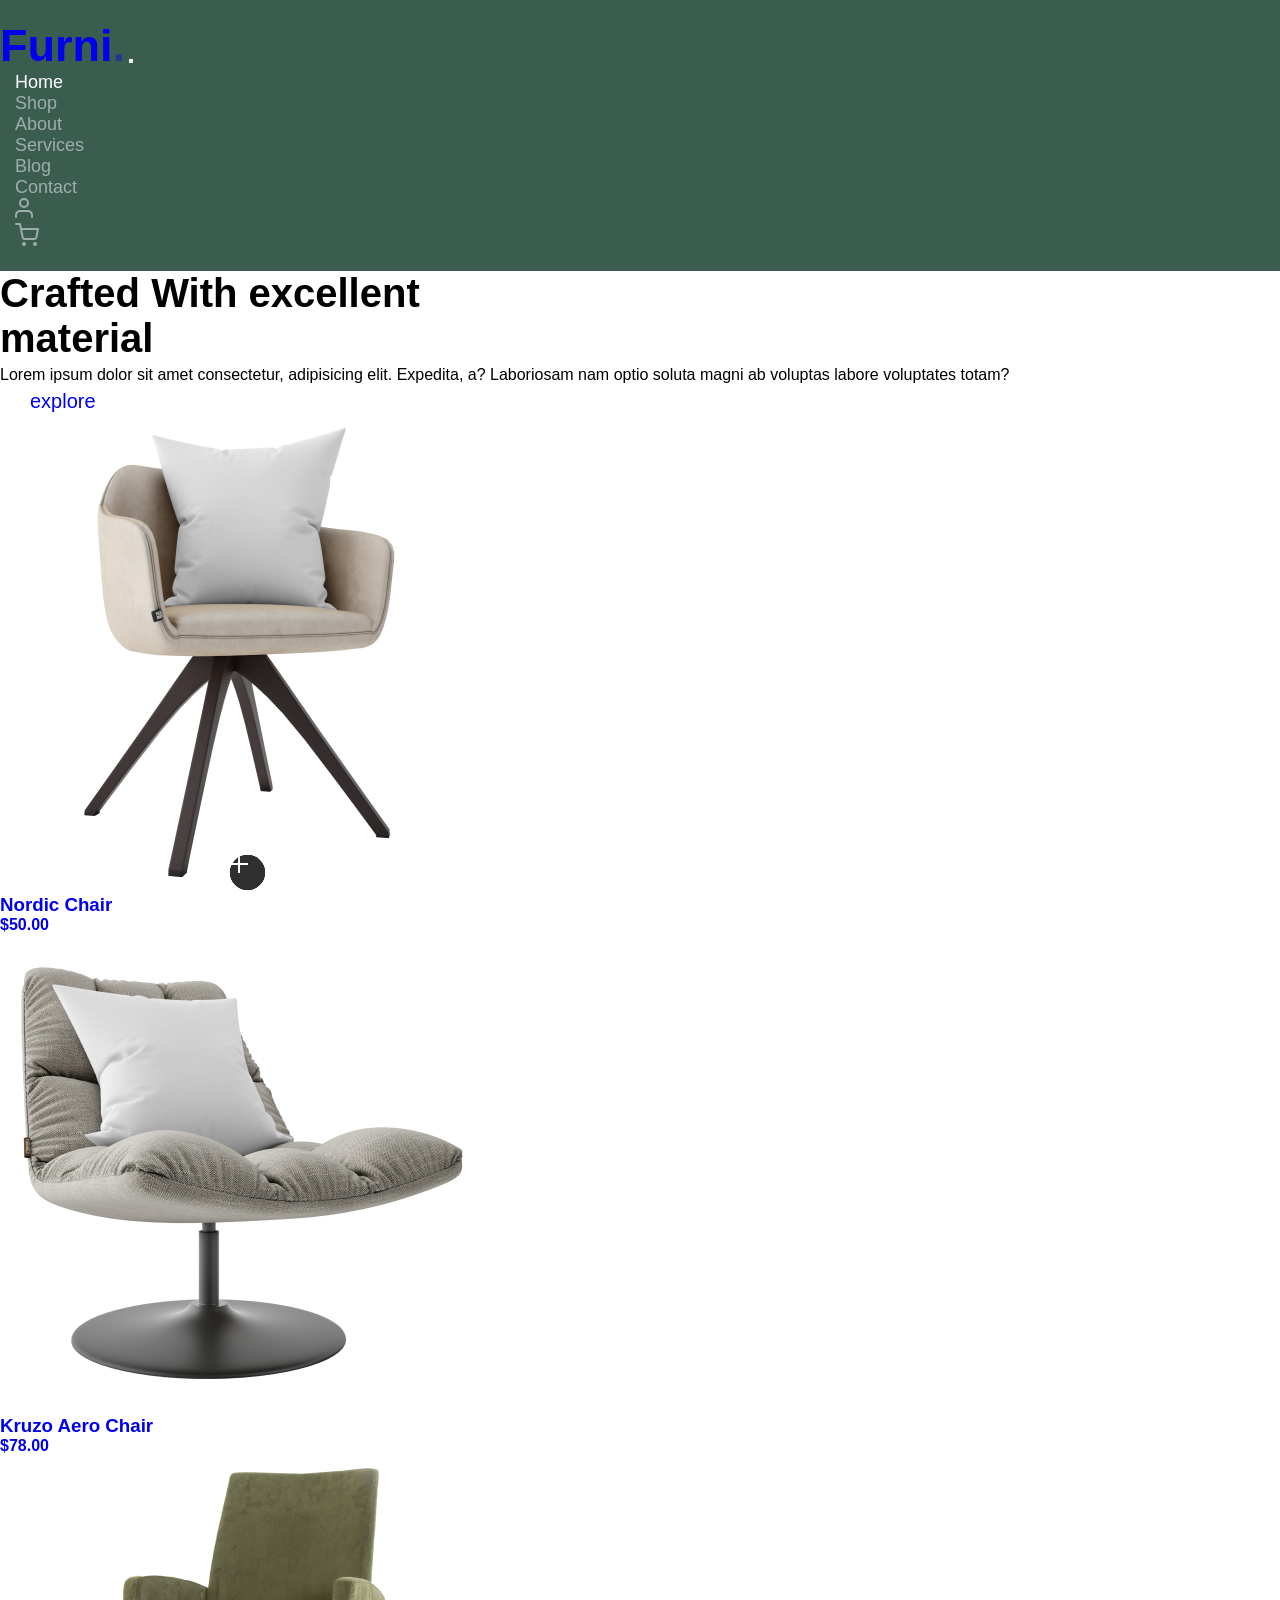
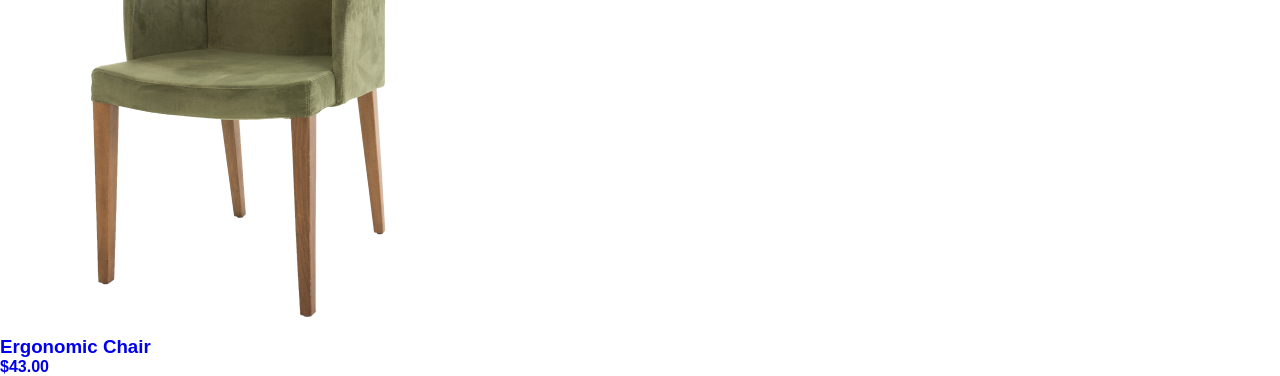
==== index.html @ 5f2a5e01 "Add files via upload" ====
<!DOCTYPE html>
<html lang="en">
<head>
    <meta charset="UTF-8">
    <meta name="viewport" content="width=device-width, initial-scale=1.0">
    <title>Document</title>
    <link rel="stylesheet" href="./css/bootstrap.min.css">
    <link rel="stylesheet" href="style.css">
</head>
<body>    <header class="col-12 ">
 <nav class="navbar navbar-expand-md navbar-dark"> 
  <div class="container"> 
     <a class="navbar-brand" href="index.html">Furni<span>.</span></a> 
     <button class="navbar-toggler" type="button" data-bs-toggle="collapse" data-bs-target="#navbarsFurni"> 
       <span class="navbar-toggler-icon"></span></button> 
 
    <div class="collapse navbar-collapse" id="navbarsFurni"> 
      <ul class=" navbar-nav ms-auto mb-2 mt-2 mb-md-0"> 
        <li class="nav-item active"><a class="nav-link" href="header.html">Home</a></li> 
        <li class="nav-item mx-lg-3"><a class="nav-link" href="index.html">Shop</a></li> 
        <li class="nav-item mx-lg-3"><a class="nav-link" href="3.html">About</a></li> 
        <li class="nav-item mx-lg-3"><a class="nav-link" href="4.html">Services</a></li> 
        <li class="nav-item mx-lg-3"><a class="nav-link" href="5.html">Blog</a></li> 
        <li class="nav-item mx-lg-3"><a class="nav-link" href="contact.htm">Contact </a></li> 
        </ul> 
       <ul class=" navbar-nav ms-5"> 
        <li class="nav-item mx-2"><a class="nav-link" href="#"><img src="user.svg" alt="User"></a></li> 
        <li class="nav-item"><a class="nav-link" href="cart.html"><img src="cart.svg" alt="Cart"></a></li> 
       </ul> 
    </div> 
  </div> 
 </nav>
    </header>
</section>
  <main>
    <section class="row p-5 align-items-center mt-3 col-lg-12">
      <div class="col-lg-3   col-md-6 col-12  position-relative">
        <div class="card-body">
          <h5 class="card-title mb-3">Crafted With excellent <br> material</h5>
          <p class="card-text text-muted mb-3">Lorem ipsum dolor sit amet consectetur, adipisicing elit. Expedita, a? Laboriosam nam optio soluta magni ab voluptas labore voluptates totam?</p>
          <a href="#" class="btn btn-dark">explore</a>
        </div>
      </div>
      <div class="col-12 col-md-6 mt-md-5 col-lg-3 position-relative"> 
        <a class="product-item text-decoration-none text-black text-center" href="cart.html"> 
          <img src="product-1.png" class="b img-fluid product-thumbnail" alt="">
        <h3>Nordic Chair</h3> 
        <h4 class="text-center">$50.00</h4> 
        <span class="icon-cross"><img src="cross.svg" alt="Add"> </span> 
        </a>  
      </div>
      <div class="col-12 col-md-6 mt-md-5 col-lg-3 position-relative">
         <a class="product-item text-decoration-none text-black text-center" href="cart.html">
        <img src="product-2.png" class="b img-fluid product-thumbnail" alt="">
          <h3>Kruzo Aero Chair</h3> 
          <h4>$78.00</h4> 
          <span class="icon-cross"> 
            <img src="cross.svg" alt="Add"> 
          </span>
        </a>
      </div>
      <div class="col-12 col-md-6 mt-md-5 col-lg-3 position-relative">
         <a class="product-item text-decoration-none text-black text-center" href="cart.html">
        <img src="product-3.png" class="b img-fluid product-thumbnail" alt="">
          <h3>Ergonomic Chair</h3> 
          <h4>$43.00</h4> 
          <span class="icon-cross"> 
            <img src="cross.svg" alt="Add"> 
          </span>
        </a>
      </div>
  </main>
  </section>
   

    <script src="./js/bootstrap.min.js"></script>
</body>
</html>
---- style.css ----
*{
    margin: 0;
    padding: 0;
    box-sizing: border-box;
    font-family: Arial, Helvetica, sans-serif;
    text-decoration: none;
    list-style-type: none;
}
header{
    background-color: #3b5d50
}

nav{ 
background-color: #3b5d50; 
padding: 20px 0; 
} 

.navbar .navbar-brand { 
font-size: 45px; 
font-weight: 600;
margin-right: auto; 
} 
.navbar .navbar-brand span { 
opacity: 0.4; 
} 
.navbar .navbar-nav li a { 
color: #ffffff; 
opacity: 0.5; 
font-size: 18px;
} 
.navbar .navbar-nav li a:hover, 
.navbar .navbar-nav li.active a { 
opacity: 1;}
.navbar-nav .nav-link {
  position: relative;
  color: #fff;
  transition: 0.3s;
   padding: 8px 15px;
  border-radius: 8px;
}
.navbar-nav .nav-link::after {
  content: "";
  position: absolute;
  width: 0%;
  height: 2px;
  left: 0;
  bottom: -5px;
  background-color: #ffffff;
  transition: 0.3s ease;
}
.navbar-nav .nav-link:hover {
  color: #ffd016;
  background-color: rgba(255, 255, 255, 0.1);

}
.navbar-nav .nav-link:hover::after {
  width: 100%;
}

#navbarsFurni{
    margin-right: 130px;
}
.iggod{
    font-size: 50px;
    font-weight: 600;
}
.good{
    font-size: 18px;
    opacity: 0.5;
}
.btn-warning{
    padding: 10px 30px;
    font-size: 20px;
    font-weight: 500;
    border-radius: 20px;
}
.i{
    padding: 10px 30px;
    font-size: 20px;
    font-weight: 500;
    border-radius: 20px;
    margin-left: 10px;
}
.l{
    position: relative;
    z-index: 2;
    cursor: pointer;
    transition: transform 1s ease;
    
}
.n{
    position: absolute;
   
    top: 30%;
    left: 70%;
    transform: translate(-50%, -50%);
    z-index: 1;
    opacity: 0.4;
}
.m{
    background: #f7f6f6;
}
.btn-dark{
    padding: 10px 30px;
    font-size: 20px;
    font-weight: 500;
    border-radius: 20px;
    transition: 0.8s ease;
}
.card-title{
    font-weight: bolder;
    font-size: 40px;
}
.card-text{
    line-height: 1.8;
}
h4{
    font-weight: bolder;
}
.icon-cross { 
width: 35px; 
height: 35px; 
background: #2f2f2f; 
border-radius: 50%; 
position: absolute; 
bottom: 10px; 
left:230px
}
.w-75{
  border-radius: 15px;
}
.y{
  position: absolute;
  z-index: 1;
  top: 177%;
  left: 53%;
  
}
@keyframes rotateAndBack {
  0% {
    transform: rotate(0deg);
  }
  50% {
    transform: rotate(45deg);
  }
  100% {
    transform: rotate(0deg);
  }
}
.l:hover {
  animation: rotateAndBack 1s ease forwards;
}
.l {
  animation-name: none;
}
.gh{
  background-color: rgb(204, 204, 204);
}
.kl:hover{
 img:hover {
  animation: superFloat 1s ease forwards;
  box-shadow: 10px 10px 15px 15px rgba(0, 0, 0, 0.3);
}}
.section a { 
  text-decoration: none; 
  color: #2f2f2f; 
  transition: .3s all ease; 
} 
 
.section a:hover { 
  color: rgba(47, 47, 47, 0.5); 
} 
.k{
  min-height: 100vh;
}
    @keyframes superFloat {
    0%, 100% {
      transform: translateY(0) scale(1) rotate(0deg);
      filter: drop-shadow(0 0 5px rgba(0,0,0,0.2));
    }
    25% {
      transform: translateY(-15px) scale(1.05) rotate(-2deg);
      filter: drop-shadow(0 0 10px rgba(0,0,0,0.3));
    }
    50% {
      transform: translateY(-25px) scale(1.02) rotate(2deg);
      filter: drop-shadow(0 0 15px rgba(0,0,0,0.4));
    }
    75% {
      transform: translateY(-15px) scale(1.05) rotate(-2deg);
      filter: drop-shadow(0 0 10px rgba(0,0,0,0.3));
    }
  }
.b:hover { animation: superFloat 1s ease forwards; }
.b {
    animation: superFloat 4s ease-in-out infinite;}
  .b:hover {
    animation-play-state: paused;}
.btn-dark:hover { background:linear-gradient(blue,yellow,rgb(88, 157, 214)) 
}
footer{
  background-color: #3b5d50;
  color: white;
  padding: 13px 20px;
}
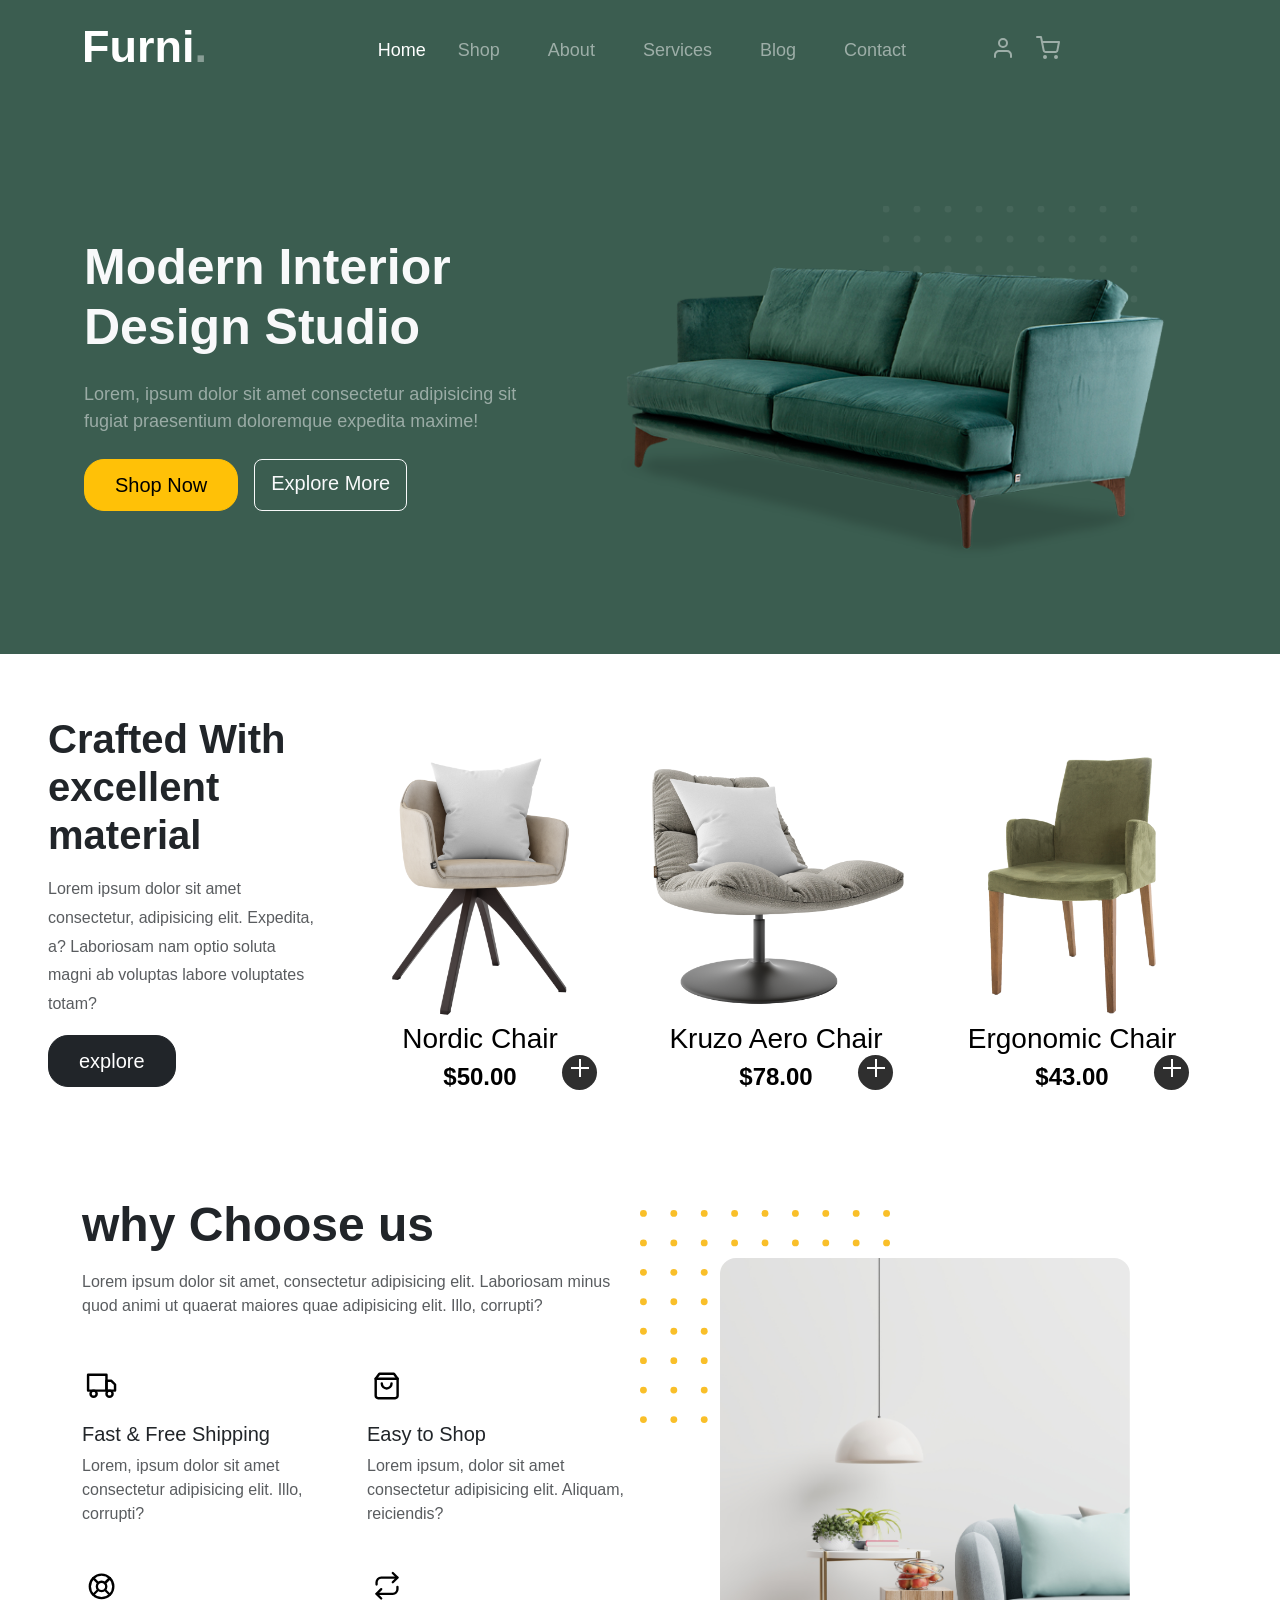
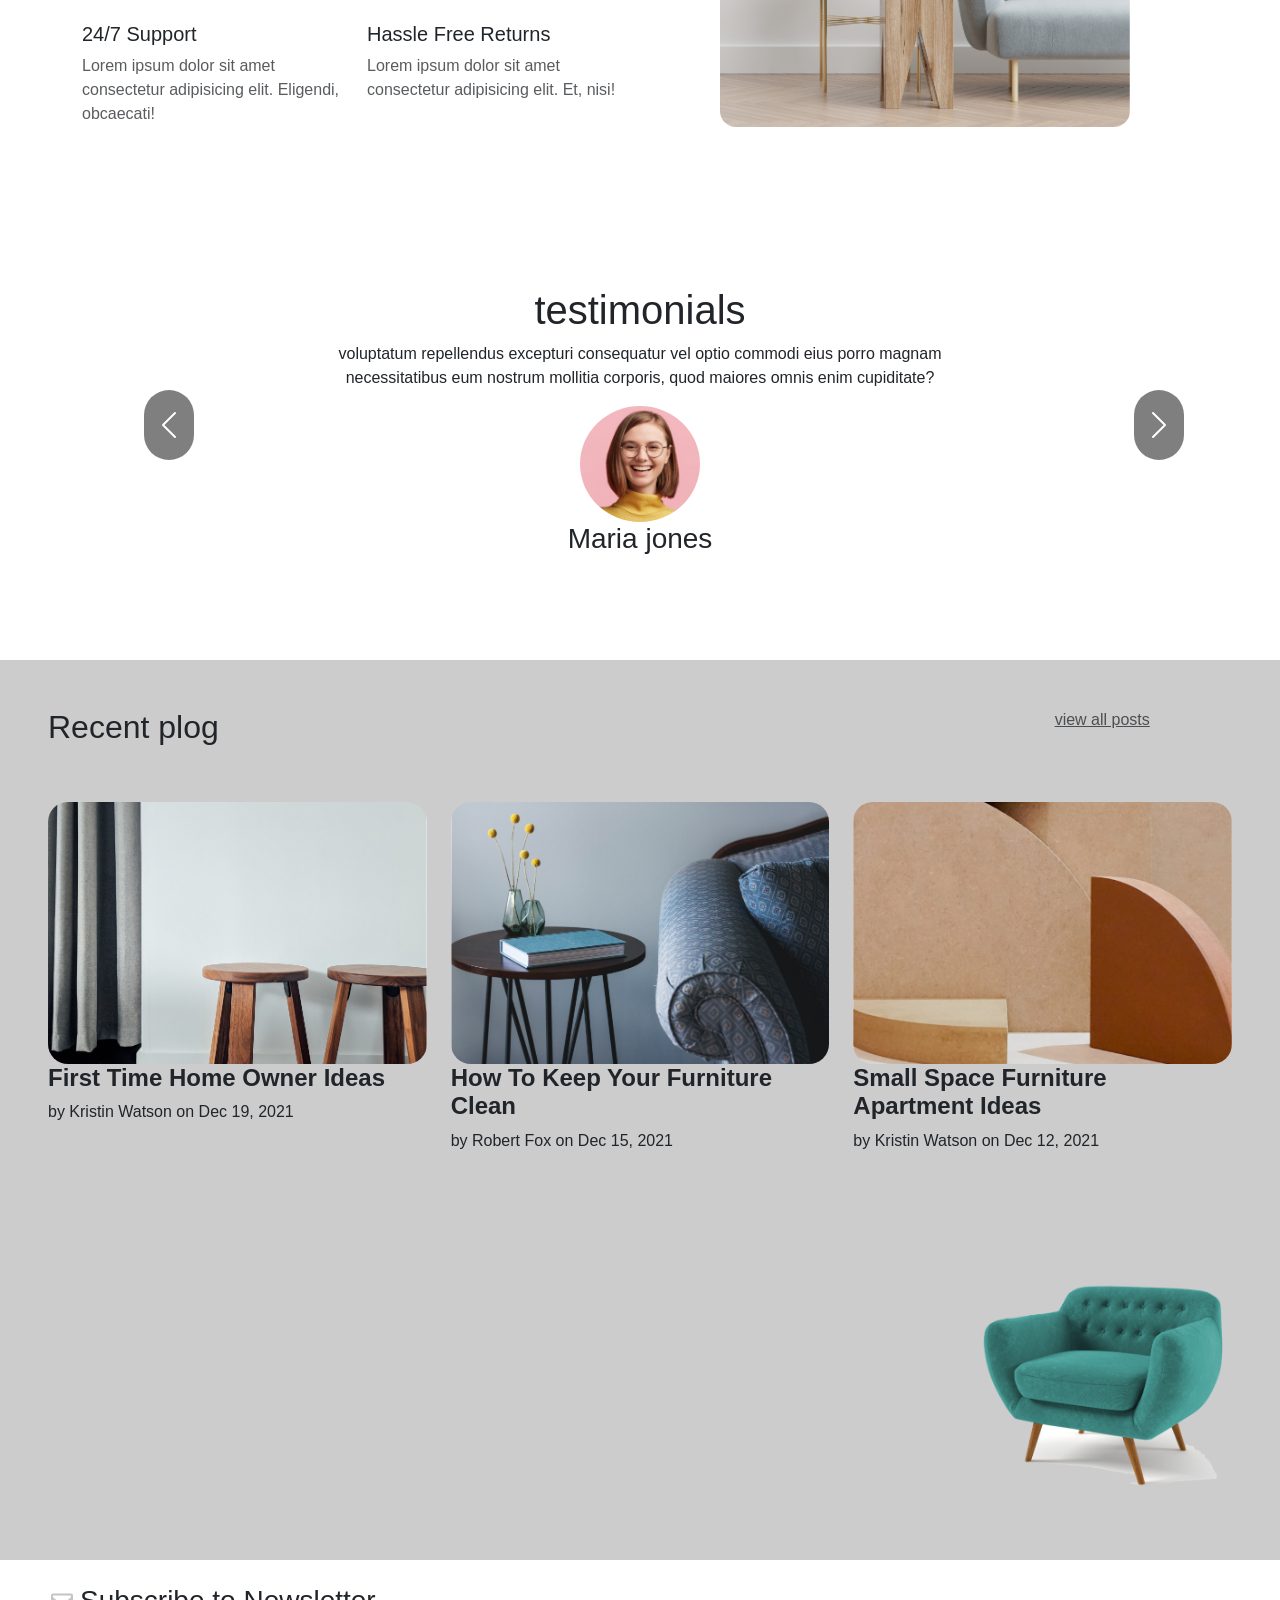
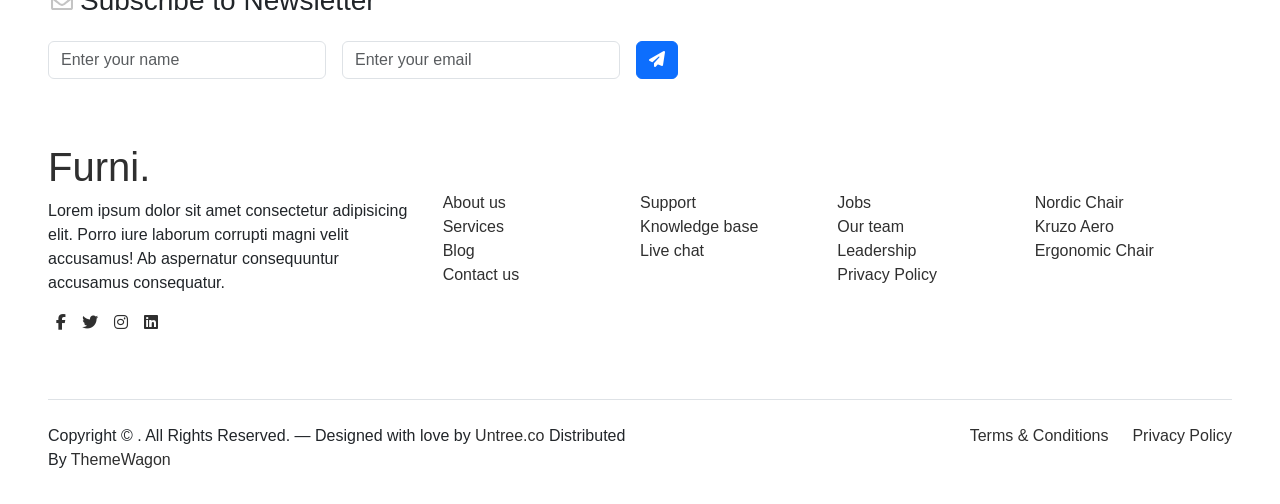
==== commit c5e8b7c4: "Add files via upload" ====
--- a/index.html
+++ b/index.html
@@ -3,11 +3,13 @@
 <head>
     <meta charset="UTF-8">
     <meta name="viewport" content="width=device-width, initial-scale=1.0">
+<link href="https://cdn.jsdelivr.net/npm/bootstrap@5.3.8/dist/css/bootstrap.min.css" rel="stylesheet" integrity="sha384-sRIl4kxILFvY47J16cr9ZwB07vP4J8+LH7qKQnuqkuIAvNWLzeN8tE5YBujZqJLB" crossorigin="anonymous">
+    <link rel="stylesheet" href="https://cdnjs.cloudflare.com/ajax/libs/font-awesome/6.5.1/css/all.min.css">
+    <link rel="stylesheet" href="./style.css">
     <title>Document</title>
-    <link rel="stylesheet" href="./css/bootstrap.min.css">
-    <link rel="stylesheet" href="style.css">
 </head>
-<body>    <header class="col-12 ">
+<body>
+    <header class="col-12 ">
  <nav class="navbar navbar-expand-md navbar-dark"> 
   <div class="container"> 
      <a class="navbar-brand" href="index.html">Furni<span>.</span></a> 
@@ -16,12 +18,12 @@
  
     <div class="collapse navbar-collapse" id="navbarsFurni"> 
       <ul class=" navbar-nav ms-auto mb-2 mt-2 mb-md-0"> 
-        <li class="nav-item active"><a class="nav-link" href="header.html">Home</a></li> 
-        <li class="nav-item mx-lg-3"><a class="nav-link" href="index.html">Shop</a></li> 
+        <li class="nav-item active"><a class="nav-link" href="index.html">Home</a></li> 
+        <li class="nav-item mx-lg-3"><a class="nav-link" href="shop.html">Shop</a></li> 
         <li class="nav-item mx-lg-3"><a class="nav-link" href="3.html">About</a></li> 
         <li class="nav-item mx-lg-3"><a class="nav-link" href="4.html">Services</a></li> 
         <li class="nav-item mx-lg-3"><a class="nav-link" href="5.html">Blog</a></li> 
-        <li class="nav-item mx-lg-3"><a class="nav-link" href="contact.htm">Contact </a></li> 
+        <li class="nav-item mx-lg-3"><a class="nav-link" href="6.html">Contact </a></li> 
         </ul> 
        <ul class=" navbar-nav ms-5"> 
         <li class="nav-item mx-2"><a class="nav-link" href="#"><img src="user.svg" alt="User"></a></li> 
@@ -29,11 +31,30 @@
        </ul> 
     </div> 
   </div> 
- </nav>
-    </header>
+</nav>
+<section class="p-5 col-12">
+  <div class="row align-items-center ">
+    <div class="col-lg-5 col-12 ps-lg-5">
+        <h1 class="iggod text-light mb-4 text-md-center text-sm-center text-lg-start"> Modern Interior Design Studio</h1>
+        <p class="good text-light text-md-center text-sm-center text-lg-start"> Lorem, ipsum dolor sit amet consectetur adipisicing sit fugiat praesentium doloremque expedita maxime!</p>
+        <div class="mt-4 d-md-flex d-sm-flex justify-content-md-center justify-content-sm-center justify-content-lg-start">
+            <a href="#" class="btn btn-warning btn-lg me-3 btn">Shop Now</a>
+            <a href="#" class="btn btn-outline-light btn-lg">Explore More</a>
+        </div>   
+    </div>
+    <div class="col-lg-6 col-12 text-center mt-5 ms-3 mt-col-3  ms-lg-5 d-md-flex justify-content-col-center position-relative">
+     <img class="position-absolute img-fluid n"  src="./dots-light.svg" alt="">
+     <img style="z-index: 2;" class="img-fluid position-relative l " src="./couch.png" alt="">
+   </div>
+
+
+  </div>
+</section>
+</header>
+
 </section>
   <main>
-    <section class="row p-5 align-items-center mt-3 col-lg-12">
+    <section class="row p-5 align-items-center col-lg-12">
       <div class="col-lg-3   col-md-6 col-12  position-relative">
         <div class="card-body">
           <h5 class="card-title mb-3">Crafted With excellent <br> material</h5>
@@ -71,8 +92,268 @@
       </div>
   </main>
   </section>
+  <section class="py-5">
+  <div class="container">
+    <div class="row align-items-center">
+      <div class="col-lg-6 mb-5 mb-lg-0">
+        <h2 class="fw-bold display-5 mb-3">why Choose us</h2>
+
+        <p class="text-muted mb-5">
+          Lorem ipsum dolor sit amet, consectetur adipisicing elit. Laboriosam minus quod animi ut quaerat maiores quae adipisicing elit. Illo, corrupti?
+        </p>
+
+        <div class="row g-4">
+
+          <div class="col-6">
+            <div class="feature">
+              <div class="mb-3">
+                <img src="truck.svg" class="img-fluid" width="40" alt="">
+              </div>
+              <h5>Fast &amp; Free Shipping</h5>
+              <p class="text-muted">
+                Lorem, ipsum dolor sit amet consectetur adipisicing elit. Illo, corrupti?
+              </p>
+            </div>
+          </div>
+
+          <div class="col-6">
+            <div class="feature">
+              <div class="mb-3">
+                <img src="bag.svg" class="img-fluid" width="40" alt="">
+              </div>
+              <h5>Easy to Shop</h5>
+              <p class="text-muted">
+                Lorem ipsum, dolor sit amet consectetur adipisicing elit. Aliquam, reiciendis?
+              </p>
+            </div>
+          </div>
+
+          <div class="col-6">
+            <div class="feature">
+              <div class="mb-3">
+                <img src="support.svg" class="img-fluid" width="40" alt="24/7 Support">
+              </div>
+              <h5>24/7 Support</h5>
+              <p class="text-muted">
+                Lorem ipsum dolor sit amet consectetur adipisicing elit. Eligendi, obcaecati!
+              </p>
+            </div>
+          </div>
+
+          <div class="col-6">
+            <div class="feature">
+              <div class="mb-3">
+                <img src="return.svg" class="img-fluid" width="40" alt="">
+              </div>
+              <h5>Hassle Free Returns</h5>
+              <p class="text-muted">
+                Lorem ipsum dolor sit amet consectetur adipisicing elit. Et, nisi!
+              </p>
+            </div>
+          </div>
+
+        </div>
+      </div>
+      <div class="col-lg-6 position-relative text-center">
+        <img src="./dots-yellow.svg"class="position-absolute top-75  start-0 d-none  d-lg-block"width="250"alt="">
+        <img src="./why-choose-us-img.jpg" class="img-fluid rounded-4 position-relative jl mt-5 " style="z-index:2; max-width:75%; "alt="">
+      </div>
+    </div>
+   </div>
+  </section>
+  <section class="py-5 px-lg-5   mx-5">
+    <center class="py-5">
+      <h1>testimonials</h1>
+    <div id="i" class="carousel slide col-lg-12 col-md-10 col-sm-12">
+      <div class="carousel-inner">
+        <div class="carousel-item active ">
+          <p class="col-lg-7">  voluptatum repellendus excepturi consequatur vel optio commodi eius porro magnam necessitatibus eum nostrum mollitia corporis, quod maiores omnis enim cupiditate?</p>
+          <img src="./person-1.png" width="120" class="img-fluid rounded-circle" alt="">
+          <h3>Maria jones</h3>
+        </div>
+         <div class="carousel-item">
+          <p class="col-lg-7">  voluptatum repellendus excepturi consequatur vel optio commodi eius porro magnam necessitatibus eum nostrum mollitia corporis, quod maiores omnis enim cupiditate?</p>
+          <img src="./person_2.jpg" width="120" class="img-fluid rounded-circle" alt="">
+          <h3>John Smith</h3>
+        </div>
+         <div class="carousel-item">
+          <p class="col-lg-7">   voluptatum repellendus excepturi consequatur vel optio commodi eius porro magnam necessitatibus eum nostrum mollitia corporis, quod maiores omnis enim cupiditate?</p>
+          <img src="./person_3.jpg" width="120" class="img-fluid rounded-circle" alt="">
+          <h3>sarah lee</h3>
+        </div>
+        <a style="border-radius: 100px ;height: 70px; width: 50px; ;" href="#i" class="carousel-control-prev bg-black mt-5 m-sm-5 "  data-bs-slide="prev">
+          <span class="carousel-control-prev-icon"></span>
+        </a>
+        <a style="border-radius: 100px ;height: 70px; width: 50px;" href="#i" class="carousel-control-next bg-black mt-5 " data-bs-slide="next">
+          <span class="carousel-control-next-icon"></span>
+        </a>
+      </div>
+    </div>
+  </center >
+  </section>
+  <section class="gh k py-5 px-5">
+    <div class="col-12">
+    <div class="row  px-md-0 mb-3">
+      <div class="col-md-9 col-lg-10">
+      <h2>Recent plog</h2>
+      </div>
+      <div class="col-md-3 col-lg-2">
+      <a href="" class="text-muted text-md-start">view all posts</a>
+      </div>
+    </div>
+    
+    <div class="row align-content-center mt-5 ">
+      <div class="col-lg-4 col-md-6 col-12 kl mb-4 ">
+        <img style="border-radius: 20px; width: 400px; " class="img-fluid " src="./post-1.jpg" alt="">
+            <h4>First Time Home Owner Ideas</h4>  
+              <span>by Kristin Watson </span> 
+              <span> on Dec 19, 2021</span> 
+      </div>
+      <div class=" col-12 col-lg-4 col-md-6 kl mb-4">
+        <img style="border-radius: 20px; width: 400px;; " class="img-fluid" src="./post-2.jpg" alt="">
+         <h4>How To Keep Your Furniture Clean</h4>  
+              <span>by Robert Fox</span> 
+              <span> on Dec 15, 2021</span> 
+      </div>
+      <div class="col-lg-4 col-md-6 kl ">
+        <img style="border-radius: 20px;width: 400px;  " class="img-fluid " src="./post-3.jpg" alt="">
+        <h4>Small Space Furniture Apartment Ideas</h4> 
+              <span>by Kristin Watson</span> 
+              <span> on Dec 12, 2021</span>
+      </div>
+    </div>
+    </div>
+    <div class="ms-md-5">
+    <div class="ms-md-5">
+    <div class="ms-md-5  ">
+    <div class="col-lg-3 col-md-12 me-5 ms-md-5 mt-5  float-md-end">
+        <img src="./sofa.png" width="350px"  class="ms-md-5 mt-5 me-5  img-fluid" alt="">
+       </div> 
+       </div>
+       </div>
+       </div>
+  </section>
    
-
-    <script src="./js/bootstrap.min.js"></script>
+  <section   class="section py-4 px-5 ">
+    <div class="row col-12">
+         <div class="subscription-form  col-12"> 
+          <h3 class="d-flex align-items-center text-md-center  "> 
+            <span class="me-1"> 
+              <img src="envelope-outline.svg" alt="Image" class="img-fluid"> 
+            </span> 
+            <span >Subscribe to Newsletter</span> 
+          </h3> 
+          <form action="#" id="form" class="row   g-3 mt-2 mb-5 "> 
+            <div class="col-lg-3 col-md-5 col-12"> 
+              <input type="text" id="name" class="form-control" placeholder="Enter your name"> 
+              <div id="name-error" style="color: red;"></div>
+            </div> 
+            <div class="col-12 col-md-5 col-lg-3"> 
+              <input type="email" id="email" class="form-control" placeholder="Enter your email"> 
+              <div id="email-error" style="color: red;"></div>
+              <P></P>
+            </div> 
+            <div class="col-auto"> 
+              <button type="submit" class="btn btn-primary"> 
+                <span class="fa fa-paper-plane"></span> 
+              </button> 
+            </div> 
+          </form> 
+        </div>
+        
+    </div> 
+    <div class="row col-12 mb-5">
+      <div class="col-lg-4 col-md-5">
+      <ul class="list-unstyled">
+        <li><h1><a href="">Furni.</a></h1></li>
+        <li><p>Lorem ipsum dolor sit amet consectetur adipisicing elit. Porro iure laborum corrupti magni velit accusamus! Ab aspernatur consequuntur accusamus consequatur.</p></li>
+        <div class="d-flex align-items-center">
+         <li><a href="#"><span class="fa fa-brands fa-facebook-f mx-2"></span></a></li> 
+          <li><a href="#"><span class="fa fa-brands fa-twitter mx-2"></span></a></li> 
+          <li><a href="#"><span class="fa fa-brands fa-instagram mx-2"></span></a></li> 
+          <li><a href="#"><span class="fa fa-brands fa-linkedin mx-2"></span></a></li>
+          </div>
+      </ul>
+      </div>
+      <div class="col-6 col-sm-6 col-md-3 col-lg-2 mt-5"> 
+            <ul class="list-unstyled"> 
+              <li><a href="#">About us</a></li> 
+              <li><a href="#">Services</a></li> 
+              <li><a href="#">Blog</a></li> 
+              <li><a href="#">Contact us</a></li> 
+            </ul> 
+      </div>
+      <div class="col-6 col-sm-6 col-md-4 col-lg-2 mt-5"> 
+            <ul class="list-unstyled"> 
+              <li><a href="#">Support</a></li> 
+              <li><a href="#">Knowledge base</a></li> 
+              <li><a href="#">Live chat</a></li> 
+            </ul> 
+        </div> 
+        <div class="col-6 col-sm-6 col-md-4 col-lg-2 mt-5"> 
+            <ul class="list-unstyled"> 
+              <li><a href="#">Jobs</a></li> 
+              <li><a href="#">Our team</a></li> 
+              <li><a href="#">Leadership</a></li> 
+              <li><a href="#">Privacy Policy</a></li> 
+            </ul> 
+          </div>
+          <div class="col-6 col-sm-6 col-md-4 col-lg-2 mt-5"> 
+            <ul class="list-unstyled"> 
+              <li><a href="#">Nordic Chair</a></li> 
+              <li><a href="#">Kruzo Aero</a></li> 
+              <li><a href="#">Ergonomic Chair</a></li> 
+            </ul> 
+          </div>
+    </div>
+    <div class="border-top copyright"> 
+      <div class="row pt-4"> 
+        <div class="col-lg-6"> 
+          <p class="mb-2 text-center text-lg-start"> 
+            Copyright &copy;
+            . All Rights Reserved. — Designed with love by 
+            <a href="">Untree.co</a> 
+            Distributed By 
+            <a href="">ThemeWagon</a> 
+          </p> 
+        </div> 
+         <div class="col-lg-6 text-center text-lg-end"> 
+          <ul class="list-unstyled d-inline-flex ms-auto"> 
+            <li class="me-4"><a href="#">Terms &amp; Conditions</a></li> 
+            <li><a href="#">Privacy Policy</a></li> 
+          </ul> 
+        </div>
+  </section>
+   <script src="./js/bootstrap.min.js"></script>
+   <script>document.getElementById("form").addEventListener("submit", function (e) { 
+  e.preventDefault(); 
+ 
+  var name = document.getElementById("name").value.trim(); 
+  var email = document.getElementById("email").value.trim(); 
+
+
+  var nameError = document.getElementById("name-error"); 
+  var emailError = document.getElementById("email-error"); 
+
+
+  nameError.textContent = ""; 
+  emailError.textContent = ""; 
+
+
+  var valid = true;  
+  if (name === "") { 
+    nameError.textContent = "Please enter your name."; 
+    valid = false; 
+  } else if (name.length < 3 || name.length > 15) { 
+    nameError.textContent = "Name must be 3–15 characters."; 
+    valid = false; 
+  } 
+
+  if (email === "") { 
+    emailError.textContent = "Please enter your email."; 
+    valid = false; 
+  }
+
+});</script>
 </body>
-</html> +</html>
